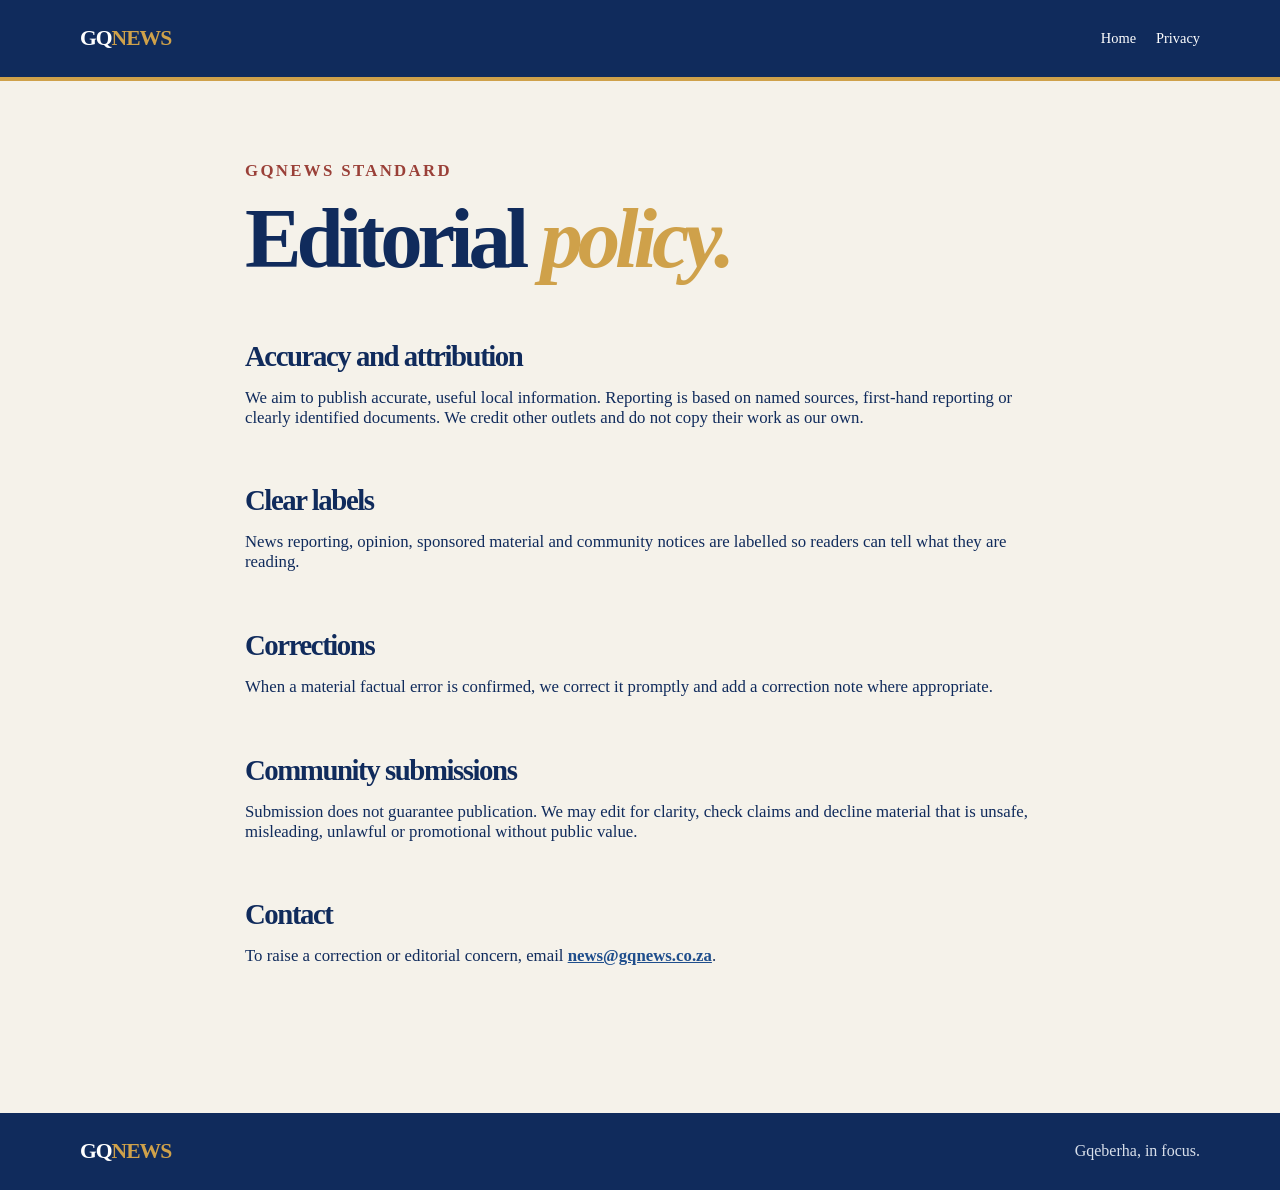
==== editorial-policy.html @ 7a8c7d35 "Build AdSense-ready GQNews foundation" ====
<!doctype html><html lang="en-ZA"><head><meta charset="utf-8"><meta name="viewport" content="width=device-width,initial-scale=1"><meta name="description" content="GQNews editorial policy."><link rel="stylesheet" href="styles.css"><title>Editorial Policy | GQNews</title></head><body><header class="site-header"><div class="wrap nav"><a class="brand" href="./">GQ<span>NEWS</span></a><nav><a href="./">Home</a><a href="privacy.html">Privacy</a></nav></div></header><main class="wrap legal"><p class="eyebrow dark">GQNEWS STANDARD</p><h1>Editorial <em>policy.</em></h1><h2>Accuracy and attribution</h2><p>We aim to publish accurate, useful local information. Reporting is based on named sources, first-hand reporting or clearly identified documents. We credit other outlets and do not copy their work as our own.</p><h2>Clear labels</h2><p>News reporting, opinion, sponsored material and community notices are labelled so readers can tell what they are reading.</p><h2>Corrections</h2><p>When a material factual error is confirmed, we correct it promptly and add a correction note where appropriate.</p><h2>Community submissions</h2><p>Submission does not guarantee publication. We may edit for clarity, check claims and decline material that is unsafe, misleading, unlawful or promotional without public value.</p><h2>Contact</h2><p>To raise a correction or editorial concern, email <a href="mailto:news@gqnews.co.za">news@gqnews.co.za</a>.</p></main><footer><div class="wrap footer"><a class="brand" href="./">GQ<span>NEWS</span></a><p>Gqeberha, in focus.</p></div></footer></body></html>
---- styles.css ----
@import url(&#39;https://fonts.googleapis.com/css2?family=DM+Sans:wght@400;500;700&family=Playfair+Display:ital,wght@0,600;0,700;1,600;1,700&display=swap&#39;);
:root{--ink:#102b5c;--blue:#1f4e8c;--gold:#cfa14a;--paper:#f5f2ea;--red:#9a4038;--line:#d8d3c8}*{box-sizing:border-box}body{margin:0;background:var(--paper);color:var(--ink);font:16px/1.65 &#39;DM Sans&#39;,sans-serif}.wrap{width:min(1120px,calc(100% - 40px));margin:auto}.skip{position:absolute;top:-100px;left:12px;background:white;padding:8px;z-index:4}.skip:focus{top:10px}.site-header{background:var(--ink);color:white;border-bottom:4px solid var(--gold)}.nav,.footer{min-height:77px;display:flex;align-items:center;justify-content:space-between;gap:24px}.brand{font-weight:700;letter-spacing:-1px;font-size:1.35rem;color:white;text-decoration:none}.brand span{color:var(--gold)}nav{display:flex;gap:20px;flex-wrap:wrap}nav a,footer a{font-size:.9rem;color:inherit;text-decoration:none}nav a:hover,footer a:hover,a:focus{color:var(--gold)}.hero{background:var(--ink);color:white;padding:88px 0 100px;background-image:radial-gradient(circle at 90% 15%,#1f4e8c 0,transparent 36%)}h1,h2,h3{font-family:&#39;Playfair Display&#39;,serif;line-height:1.05;margin:.1em 0 .45em}h1{font-size:clamp(3rem,8vw,6.8rem);letter-spacing:-.06em}h2{font-size:clamp(2.1rem,4.5vw,3.8rem);letter-spacing:-.05em}h3{font-size:1.72rem;letter-spacing:-.04em}em{color:var(--gold)}.eyebrow,.tag{color:var(--gold);font-size:.72rem;letter-spacing:.14em;font-weight:700;margin:0 0 13px}.dark{color:var(--red)}.intro{max-width:640px;font-size:1.2rem}.button{display:inline-flex;gap:18px;align-items:center;background:var(--gold);color:var(--ink);text-decoration:none;padding:13px 18px;margin-top:20px;font-weight:700;box-shadow:4px 4px 0 #fff}.button.light{background:var(--paper);box-shadow:4px 4px 0 var(--gold)}.section{padding:90px 0}.section-head{display:flex;justify-content:space-between;gap:30px;align-items:end;margin-bottom:35px}.section-head>p{max-width:310px;margin:0}.grid{display:grid;grid-template-columns:2fr 1fr 1fr;gap:18px}.story{padding:28px;background:white;border:1px solid var(--line);display:flex;flex-direction:column}.story.feature{background:var(--blue);color:white}.story .date{font-size:.78rem;color:#777;margin:0 0 18px}.story.feature .date{color:#cbd7ea}.story p:not(.tag):not(.date){margin-top:0}.story a{margin-top:auto;color:inherit;font-weight:700;font-size:.9rem}.ad-wrap{margin-top:-34px}.ad-slot{min-height:100px;border:1px dashed #b9b1a1;background:#eeeadf;display:flex;flex-direction:column;align-items:center;justify-content:center;text-align:center;color:#6f6a61}.ad-slot span{font-size:.65rem;letter-spacing:.16em;font-weight:700}.ad-slot p{font-size:.8rem;margin:5px}.community{background:var(--red);color:white;padding:70px 0}.community-grid{display:flex;justify-content:space-between;align-items:center;gap:40px}.community h2{max-width:600px}.about{max-width:780px}.about p{font-size:1.1rem}.about a,.legal a{color:var(--blue);font-weight:700}footer{background:var(--ink);color:white;margin-top:50px}.footer>p{margin-left:auto;color:#d8dfea}.legal{max-width:790px;padding:80px 0}.legal h1{font-size:clamp(3rem,7vw,5.3rem)}.legal h2{font-size:1.8rem;margin-top:2em}.legal p{font-size:1.05rem}@media(max-width:760px){.nav,.footer{padding:15px 0;align-items:flex-start;flex-direction:column}.hero{padding:70px 0}.section{padding:65px 0}.section-head,.community-grid{display:block}.section-head>p{margin-top:18px}.grid{grid-template-columns:1fr}.story{min-height:250px}.footer>p{margin:0}.community .button{margin-top:18px}}
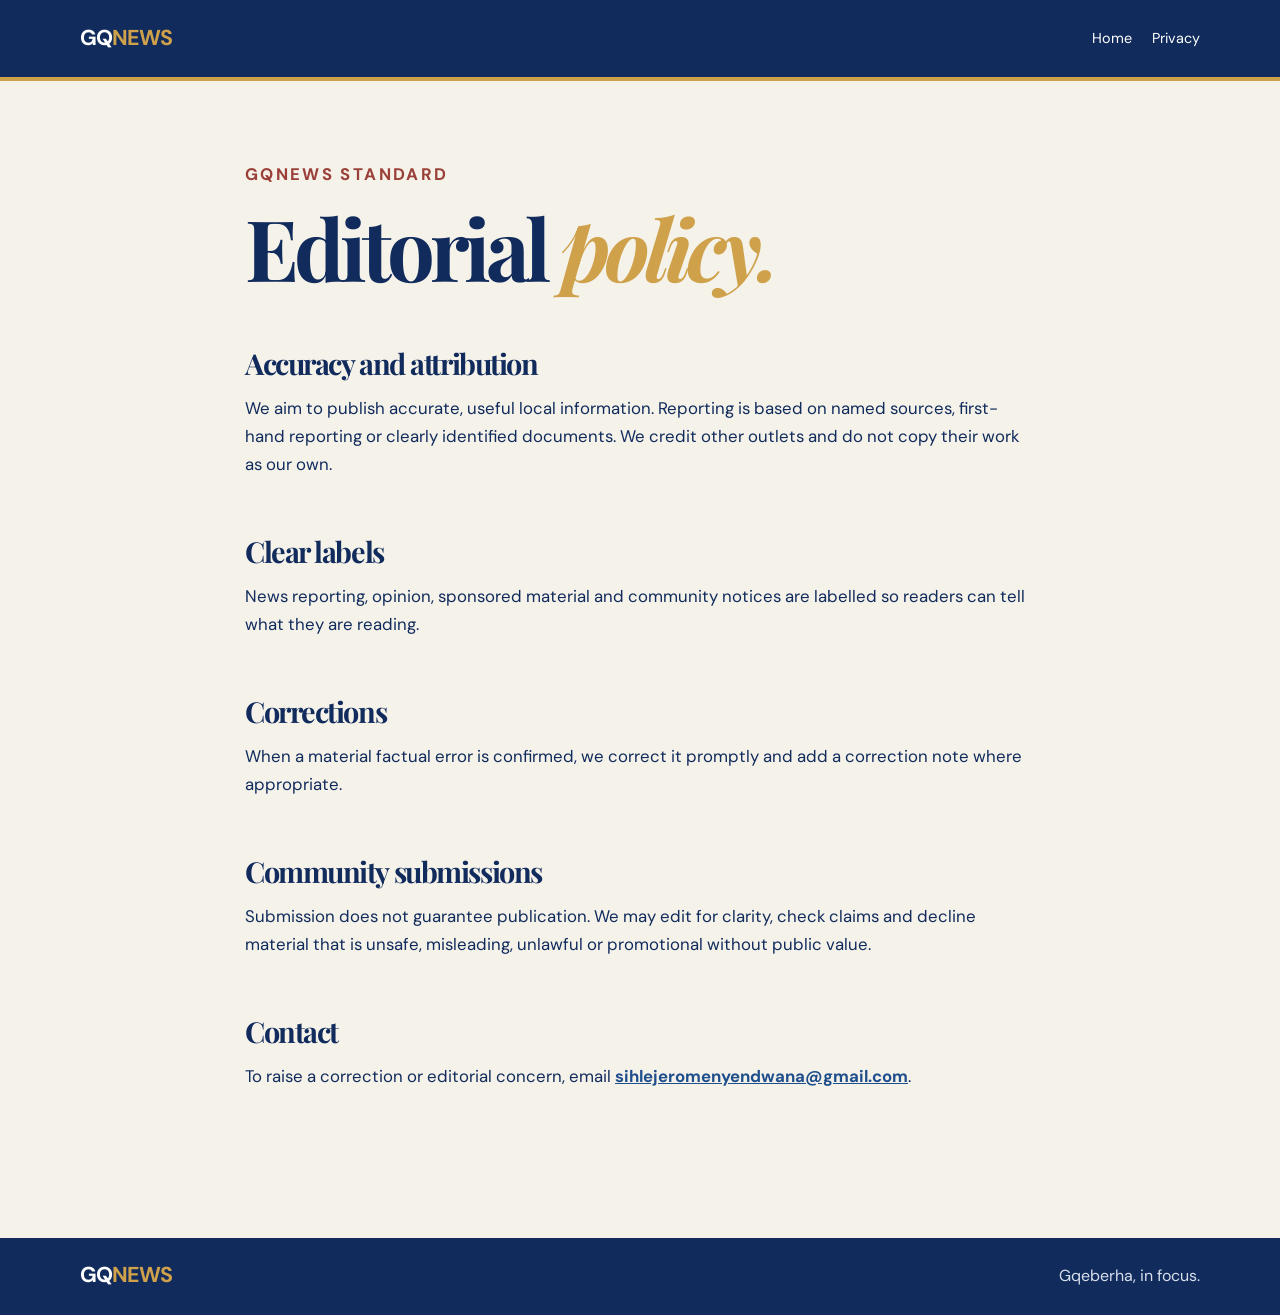
==== commit 092580fa: "Finalize AdSense-safe activation and contact details" ====
--- a/editorial-policy.html
+++ b/editorial-policy.html
@@ -1 +1 @@
-<!doctype html><html lang="en-ZA"><head><meta charset="utf-8"><meta name="viewport" content="width=device-width,initial-scale=1"><meta name="description" content="GQNews editorial policy."><link rel="stylesheet" href="styles.css"><title>Editorial Policy | GQNews</title></head><body><header class="site-header"><div class="wrap nav"><a class="brand" href="./">GQ<span>NEWS</span></a><nav><a href="./">Home</a><a href="privacy.html">Privacy</a></nav></div></header><main class="wrap legal"><p class="eyebrow dark">GQNEWS STANDARD</p><h1>Editorial <em>policy.</em></h1><h2>Accuracy and attribution</h2><p>We aim to publish accurate, useful local information. Reporting is based on named sources, first-hand reporting or clearly identified documents. We credit other outlets and do not copy their work as our own.</p><h2>Clear labels</h2><p>News reporting, opinion, sponsored material and community notices are labelled so readers can tell what they are reading.</p><h2>Corrections</h2><p>When a material factual error is confirmed, we correct it promptly and add a correction note where appropriate.</p><h2>Community submissions</h2><p>Submission does not guarantee publication. We may edit for clarity, check claims and decline material that is unsafe, misleading, unlawful or promotional without public value.</p><h2>Contact</h2><p>To raise a correction or editorial concern, email <a href="mailto:news@gqnews.co.za">news@gqnews.co.za</a>.</p></main><footer><div class="wrap footer"><a class="brand" href="./">GQ<span>NEWS</span></a><p>Gqeberha, in focus.</p></div></footer></body></html>+<!doctype html><html lang="en-ZA"><head><meta charset="utf-8"><meta name="viewport" content="width=device-width,initial-scale=1"><meta name="description" content="GQNews editorial policy."><link rel="stylesheet" href="styles.css"><title>Editorial Policy | GQNews</title></head><body><header class="site-header"><div class="wrap nav"><a class="brand" href="./">GQ<span>NEWS</span></a><nav><a href="./">Home</a><a href="privacy.html">Privacy</a></nav></div></header><main class="wrap legal"><p class="eyebrow dark">GQNEWS STANDARD</p><h1>Editorial <em>policy.</em></h1><h2>Accuracy and attribution</h2><p>We aim to publish accurate, useful local information. Reporting is based on named sources, first-hand reporting or clearly identified documents. We credit other outlets and do not copy their work as our own.</p><h2>Clear labels</h2><p>News reporting, opinion, sponsored material and community notices are labelled so readers can tell what they are reading.</p><h2>Corrections</h2><p>When a material factual error is confirmed, we correct it promptly and add a correction note where appropriate.</p><h2>Community submissions</h2><p>Submission does not guarantee publication. We may edit for clarity, check claims and decline material that is unsafe, misleading, unlawful or promotional without public value.</p><h2>Contact</h2><p>To raise a correction or editorial concern, email <a href="mailto:sihlejeromenyendwana@gmail.com">sihlejeromenyendwana@gmail.com</a>.</p></main><footer><div class="wrap footer"><a class="brand" href="./">GQ<span>NEWS</span></a><p>Gqeberha, in focus.</p></div></footer></body></html>
--- a/styles.css
+++ b/styles.css
@@ -1,2 +1,2 @@
-@import url(&#39;https://fonts.googleapis.com/css2?family=DM+Sans:wght@400;500;700&family=Playfair+Display:ital,wght@0,600;0,700;1,600;1,700&display=swap&#39;);
-:root{--ink:#102b5c;--blue:#1f4e8c;--gold:#cfa14a;--paper:#f5f2ea;--red:#9a4038;--line:#d8d3c8}*{box-sizing:border-box}body{margin:0;background:var(--paper);color:var(--ink);font:16px/1.65 &#39;DM Sans&#39;,sans-serif}.wrap{width:min(1120px,calc(100% - 40px));margin:auto}.skip{position:absolute;top:-100px;left:12px;background:white;padding:8px;z-index:4}.skip:focus{top:10px}.site-header{background:var(--ink);color:white;border-bottom:4px solid var(--gold)}.nav,.footer{min-height:77px;display:flex;align-items:center;justify-content:space-between;gap:24px}.brand{font-weight:700;letter-spacing:-1px;font-size:1.35rem;color:white;text-decoration:none}.brand span{color:var(--gold)}nav{display:flex;gap:20px;flex-wrap:wrap}nav a,footer a{font-size:.9rem;color:inherit;text-decoration:none}nav a:hover,footer a:hover,a:focus{color:var(--gold)}.hero{background:var(--ink);color:white;padding:88px 0 100px;background-image:radial-gradient(circle at 90% 15%,#1f4e8c 0,transparent 36%)}h1,h2,h3{font-family:&#39;Playfair Display&#39;,serif;line-height:1.05;margin:.1em 0 .45em}h1{font-size:clamp(3rem,8vw,6.8rem);letter-spacing:-.06em}h2{font-size:clamp(2.1rem,4.5vw,3.8rem);letter-spacing:-.05em}h3{font-size:1.72rem;letter-spacing:-.04em}em{color:var(--gold)}.eyebrow,.tag{color:var(--gold);font-size:.72rem;letter-spacing:.14em;font-weight:700;margin:0 0 13px}.dark{color:var(--red)}.intro{max-width:640px;font-size:1.2rem}.button{display:inline-flex;gap:18px;align-items:center;background:var(--gold);color:var(--ink);text-decoration:none;padding:13px 18px;margin-top:20px;font-weight:700;box-shadow:4px 4px 0 #fff}.button.light{background:var(--paper);box-shadow:4px 4px 0 var(--gold)}.section{padding:90px 0}.section-head{display:flex;justify-content:space-between;gap:30px;align-items:end;margin-bottom:35px}.section-head>p{max-width:310px;margin:0}.grid{display:grid;grid-template-columns:2fr 1fr 1fr;gap:18px}.story{padding:28px;background:white;border:1px solid var(--line);display:flex;flex-direction:column}.story.feature{background:var(--blue);color:white}.story .date{font-size:.78rem;color:#777;margin:0 0 18px}.story.feature .date{color:#cbd7ea}.story p:not(.tag):not(.date){margin-top:0}.story a{margin-top:auto;color:inherit;font-weight:700;font-size:.9rem}.ad-wrap{margin-top:-34px}.ad-slot{min-height:100px;border:1px dashed #b9b1a1;background:#eeeadf;display:flex;flex-direction:column;align-items:center;justify-content:center;text-align:center;color:#6f6a61}.ad-slot span{font-size:.65rem;letter-spacing:.16em;font-weight:700}.ad-slot p{font-size:.8rem;margin:5px}.community{background:var(--red);color:white;padding:70px 0}.community-grid{display:flex;justify-content:space-between;align-items:center;gap:40px}.community h2{max-width:600px}.about{max-width:780px}.about p{font-size:1.1rem}.about a,.legal a{color:var(--blue);font-weight:700}footer{background:var(--ink);color:white;margin-top:50px}.footer>p{margin-left:auto;color:#d8dfea}.legal{max-width:790px;padding:80px 0}.legal h1{font-size:clamp(3rem,7vw,5.3rem)}.legal h2{font-size:1.8rem;margin-top:2em}.legal p{font-size:1.05rem}@media(max-width:760px){.nav,.footer{padding:15px 0;align-items:flex-start;flex-direction:column}.hero{padding:70px 0}.section{padding:65px 0}.section-head,.community-grid{display:block}.section-head>p{margin-top:18px}.grid{grid-template-columns:1fr}.story{min-height:250px}.footer>p{margin:0}.community .button{margin-top:18px}}
+@import url(https://fonts.googleapis.com/css2?family=DM+Sans:wght@400;500;700&family=Playfair+Display:ital,wght@0,600;0,700;1,600;1,700&display=swap);
+:root{--ink:#102b5c;--blue:#1f4e8c;--gold:#cfa14a;--paper:#f5f2ea;--red:#9a4038;--line:#d8d3c8}*{box-sizing:border-box}body{margin:0;background:var(--paper);color:var(--ink);font:16px/1.65 DM\ Sans,sans-serif}.wrap{width:min(1120px,calc(100% - 40px));margin:auto}.skip{position:absolute;top:-100px;left:12px;background:white;padding:8px;z-index:4}.skip:focus{top:10px}.site-header{background:var(--ink);color:white;border-bottom:4px solid var(--gold)}.nav,.footer{min-height:77px;display:flex;align-items:center;justify-content:space-between;gap:24px}.brand{font-weight:700;letter-spacing:-1px;font-size:1.35rem;color:white;text-decoration:none}.brand span{color:var(--gold)}nav{display:flex;gap:20px;flex-wrap:wrap}nav a,footer a{font-size:.9rem;color:inherit;text-decoration:none}nav a:hover,footer a:hover,a:focus{color:var(--gold)}.hero{background:var(--ink);color:white;padding:88px 0 100px;background-image:radial-gradient(circle at 90% 15%,#1f4e8c 0,transparent 36%)}h1,h2,h3{font-family:Playfair\ Display,serif;line-height:1.05;margin:.1em 0 .45em}h1{font-size:clamp(3rem,8vw,6.8rem);letter-spacing:-.06em}h2{font-size:clamp(2.1rem,4.5vw,3.8rem);letter-spacing:-.05em}h3{font-size:1.72rem;letter-spacing:-.04em}em{color:var(--gold)}.eyebrow,.tag{color:var(--gold);font-size:.72rem;letter-spacing:.14em;font-weight:700;margin:0 0 13px}.dark{color:var(--red)}.intro{max-width:640px;font-size:1.2rem}.button{display:inline-flex;gap:18px;align-items:center;background:var(--gold);color:var(--ink);text-decoration:none;padding:13px 18px;margin-top:20px;font-weight:700;box-shadow:4px 4px 0 #fff}.button.light{background:var(--paper);box-shadow:4px 4px 0 var(--gold)}.section{padding:90px 0}.section-head{display:flex;justify-content:space-between;gap:30px;align-items:end;margin-bottom:35px}.section-head>p{max-width:310px;margin:0}.grid{display:grid;grid-template-columns:2fr 1fr 1fr;gap:18px}.story{padding:28px;background:white;border:1px solid var(--line);display:flex;flex-direction:column}.story.feature{background:var(--blue);color:white}.story .date{font-size:.78rem;color:#777;margin:0 0 18px}.story.feature .date{color:#cbd7ea}.story p:not(.tag):not(.date){margin-top:0}.story a{margin-top:auto;color:inherit;font-weight:700;font-size:.9rem}.ad-wrap{margin-top:-34px}.ad-slot{min-height:100px;border:1px dashed #b9b1a1;background:#eeeadf;display:flex;flex-direction:column;align-items:center;justify-content:center;text-align:center;color:#6f6a61}.ad-slot span{font-size:.65rem;letter-spacing:.16em;font-weight:700}.ad-slot p{font-size:.8rem;margin:5px}.community{background:var(--red);color:white;padding:70px 0}.community-grid{display:flex;justify-content:space-between;align-items:center;gap:40px}.community h2{max-width:600px}.about{max-width:780px}.about p{font-size:1.1rem}.about a,.legal a{color:var(--blue);font-weight:700}footer{background:var(--ink);color:white;margin-top:50px}.footer>p{margin-left:auto;color:#d8dfea}.legal{max-width:790px;padding:80px 0}.legal h1{font-size:clamp(3rem,7vw,5.3rem)}.legal h2{font-size:1.8rem;margin-top:2em}.legal p{font-size:1.05rem}@media(max-width:760px){.nav,.footer{padding:15px 0;align-items:flex-start;flex-direction:column}.hero{padding:70px 0}.section{padding:65px 0}.section-head,.community-grid{display:block}.section-head>p{margin-top:18px}.grid{grid-template-columns:1fr}.story{min-height:250px}.footer>p{margin:0}.community .button{margin-top:18px}}
